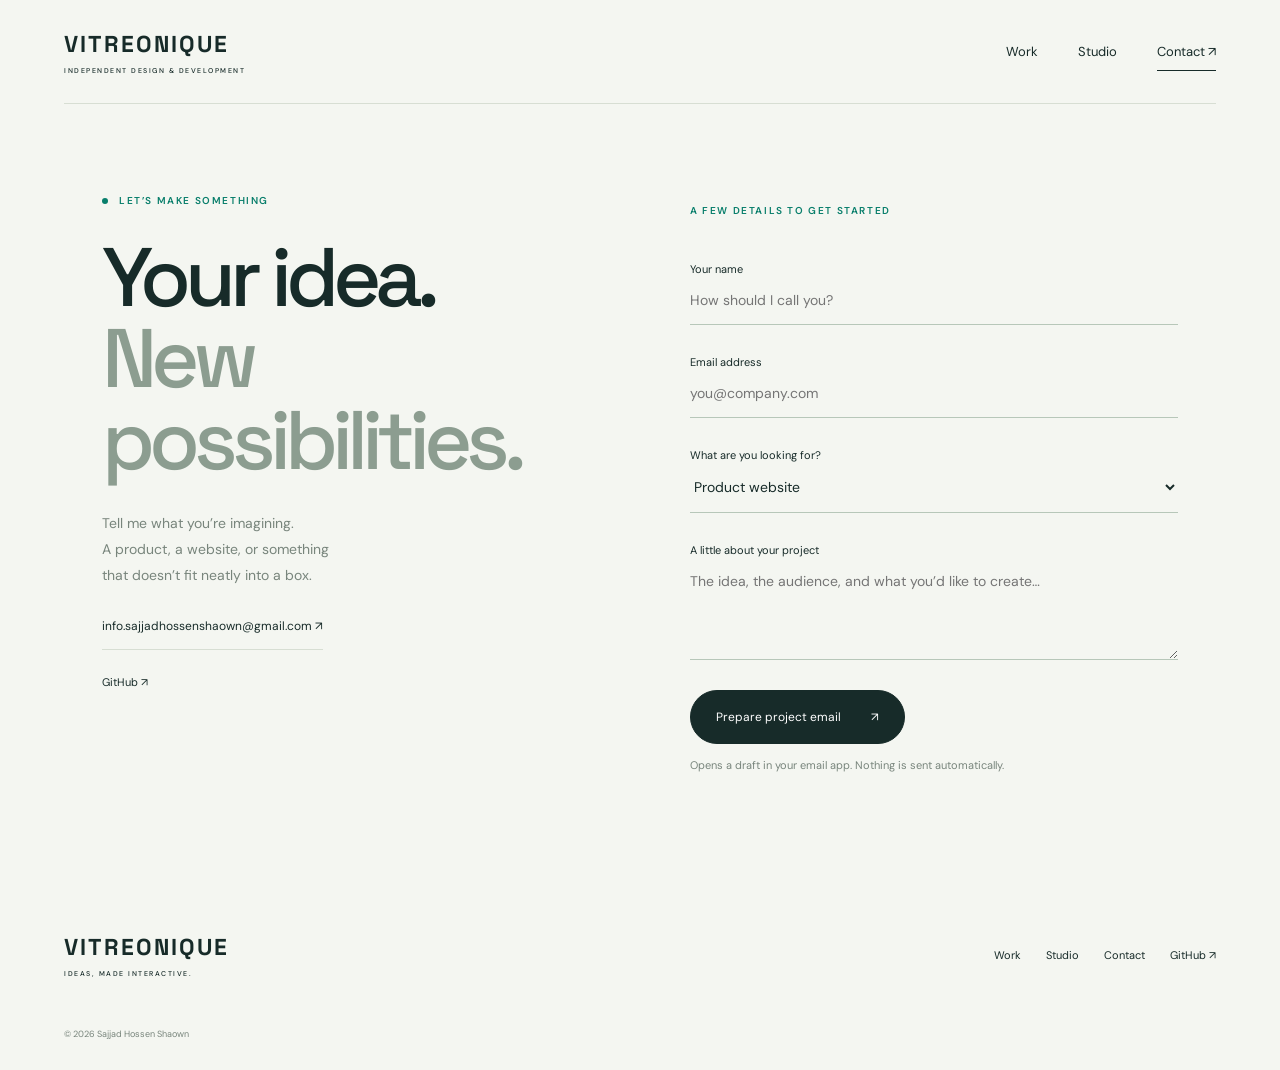
==== site/contact.html @ 18070ed5 "Build Vitreonique interactive 3D portfolio" ====
<!doctype html><html lang="en"><head><meta charset="utf-8"><meta name="viewport" content="width=device-width,initial-scale=1"><title>Start a conversation — Sajjad Hossen Shaown</title><meta name="description" content="Independent design and development portfolio. Explore Vitreonique GX-8, an interactive 3D product concept, and the thinking behind it."><meta name="theme-color" content="#172b29"><link rel="stylesheet" href="portfolio.css"></head><body><header class="site-nav"><a class="wordmark" href="index.html">VITREONIQUE<span>INDEPENDENT DESIGN & DEVELOPMENT</span></a><nav aria-label="Main navigation"><a class="" href="work.html">Work</a><a class="" href="studio.html">Studio</a><a class="current" href="contact.html">Contact <span>↗</span></a></nav></header><main><section class="section contact-layout"><div><div class="kicker"><i></i> LET’S MAKE SOMETHING</div><h1>Your idea.<br><em>New<br>possibilities.</em></h1><p>Tell me what you’re imagining.<br>A product, a website, or something<br>that doesn’t fit neatly into a box.</p><a class="contact-email" href="mailto:info.sajjadhossenshaown@gmail.com">info.sajjadhossenshaown@gmail.com ↗</a><div class="contact-social"><a href="https://github.com/shshaown" target="_blank" rel="noopener">GitHub ↗</a></div></div><form id="contact-form"><div class="kicker">A FEW DETAILS TO GET STARTED</div><label>Your name<input name="name" autocomplete="name" required placeholder="How should I call you?"></label><label>Email address<input type="email" name="email" autocomplete="email" required placeholder="you@company.com"></label><label>What are you looking for?<select name="type"><option>Product website</option><option>Interactive 3D</option><option>Creative development</option><option>Portfolio website</option><option>Something else</option></select></label><label>A little about your project<textarea name="message" rows="4" required placeholder="The idea, the audience, and what you’d like to create…"></textarea></label><button class="button dark" type="submit">Prepare project email <span>↗</span></button><p class="form-help">Opens a draft in your email app. Nothing is sent automatically.</p><p id="form-status" role="status"></p><button type="button" id="copy-brief" hidden>Copy brief instead</button></form></section></main><footer><a class="wordmark" href="index.html">VITREONIQUE<span>IDEAS, MADE INTERACTIVE.</span></a><div><a href="work.html">Work</a><a href="studio.html">Studio</a><a href="contact.html">Contact</a><a href="https://github.com/shshaown" target="_blank" rel="noopener">GitHub ↗</a></div><small>© 2026 Sajjad Hossen Shaown</small></footer><script src="portfolio.js" defer></script></body></html>
---- site/portfolio.css ----
@import url('https://fonts.googleapis.com/css2?family=DM+Sans:wght@400;500;600;700&family=Space+Grotesk:wght@400;500;600;700&display=swap');
:root{--paper:#f4f6f1;--ink:#172b29;--muted:#78857c;--line:#d7ded3;--mint:#b8dbc8;--green:#087e6b}*{box-sizing:border-box}html{scroll-behavior:smooth}body{margin:0;background:var(--paper);color:var(--ink);font-family:'DM Sans',sans-serif}a{color:inherit;text-decoration:none}button,input,select,textarea{font:inherit}a:focus-visible,button:focus-visible,input:focus-visible,select:focus-visible,textarea:focus-visible{outline:3px solid #159b81;outline-offset:5px}button,a,input,select,textarea{-webkit-tap-highlight-color:transparent}p{font-size:16px;line-height:1.85;color:var(--muted)}h1,h2,h3{font-family:'Space Grotesk',sans-serif;font-weight:500}h1{font-size:clamp(60px,7.6vw,116px);line-height:.98;letter-spacing:-6px;margin:30px 0}h1 em{font-style:normal;color:#8c9d90}h2{font-size:clamp(34px,4.3vw,64px);line-height:1.08;letter-spacing:-2.5px;margin:25px 0}h3{font-size:23px;letter-spacing:-.7px}.site-nav{height:104px;margin:0 5%;border-bottom:1px solid var(--line);display:flex;align-items:center;justify-content:space-between}.wordmark{font:700 27px 'Space Grotesk',sans-serif;letter-spacing:4px}.wordmark span{display:block;font:500 7px 'DM Sans',sans-serif;letter-spacing:1.5px;margin-top:7px}.site-nav nav{display:flex;gap:40px;font-size:13px}.site-nav nav a{padding:10px 0}.site-nav nav .current{border-bottom:1px solid var(--ink)}.site-nav nav a:hover{color:var(--green)}.kicker,.tag,.section-top>span,.hero-bottom,.object-caption>span,.object-caption>small{font-size:10px;font-weight:600;letter-spacing:1.6px}.kicker{color:var(--green)}.kicker i{display:inline-block;width:6px;height:6px;border-radius:50%;background:var(--green);margin-right:7px}.home-hero{min-height:760px;height:calc(100svh - 104px);position:relative;display:grid;grid-template-columns:43% 57%;padding:55px 5% 90px}.hero-copy{position:relative;z-index:2;pointer-events:none}.hero-copy a{pointer-events:auto}.hero-copy h1{font-size:clamp(58px,6.2vw,94px);letter-spacing:-4.5px}.hero-copy p{font-size:13px}.button{display:inline-flex;padding:18px 25px;border:1px solid var(--line);border-radius:40px;gap:30px;align-items:center;font-size:12px;cursor:pointer;transition:background .2s,transform .2s}.button:hover{transform:translateY(-3px)}.dark{background:var(--ink);color:white;border-color:var(--ink)}.dark:hover{background:#2f4e42}.hero-copy .button{margin-top:15px}.hero-object{position:absolute;top:0;bottom:80px;left:36%;right:0;overflow:hidden}.hero-object iframe{width:100%;height:100%;border:0}.object-caption{position:absolute;bottom:15px;left:30%;display:flex;flex-direction:column;gap:10px}.object-caption>a{font:500 27px 'Space Grotesk',sans-serif;letter-spacing:-1px}.object-caption>small{font-size:8px;color:var(--muted)}.hero-bottom{position:absolute;bottom:25px;left:5%;right:5%;border-top:1px solid var(--line);padding-top:20px;display:flex;justify-content:space-between;font-size:8px;color:var(--muted)}.section{padding:90px 8%}.section-top{display:flex;justify-content:space-between;align-items:center;margin-bottom:38px}.section-top>span{font-size:8px;color:var(--muted)}.project-feature{display:grid;grid-template-columns:1.5fr 1fr;gap:65px;align-items:center}.project-art{position:relative;background:var(--ink);aspect-ratio:1.25;overflow:hidden;display:flex;align-items:center;justify-content:center;color:var(--mint)}.art-gx{font:500 clamp(70px,8vw,125px) 'Space Grotesk',sans-serif;letter-spacing:-8px;z-index:1}.art-small{position:absolute;bottom:35px;left:35px;font-size:8px;letter-spacing:3px}.orbit{position:absolute;border:1px solid #7cad9155;width:80%;height:80%;border-radius:50%;transform:rotate(-30deg)}.o2{width:55%;height:100%;transform:rotate(35deg)}.o3{width:110%;height:40%;transform:rotate(-35deg)}.project-arrow{position:absolute;right:30px;bottom:30px;border:1px solid #85a08e;border-radius:50%;width:42px;height:42px;display:grid;place-items:center}.project-feature:hover .project-arrow{background:var(--mint);color:var(--ink)}.tag{font-size:8px;color:var(--green)}.project-summary h2{font-size:45px}.project-summary p{font-size:14px}.text-link{display:inline-block;border-bottom:1px solid #96a99b;padding:10px 0;font-size:12px}.statement{background:#e6ece2}.statement h2{font-size:clamp(35px,4.6vw,70px)}.statement h2 span{color:#83958a}.service-row{display:grid;grid-template-columns:repeat(3,1fr);gap:55px;margin-top:65px}.service-row article{border-top:1px solid #bacabd;padding-top:25px}.service-row b{font-size:10px;color:var(--green)}.service-row p{font-size:13px}.cta{background:var(--ink);color:#f2f5ea;padding:85px 8%;position:relative}.cta .kicker{color:var(--mint)}.cta h2{font-size:clamp(40px,5.5vw,80px);max-width:75%}.cta .text-link{color:var(--mint)}.round-link{position:absolute;right:10%;top:40%;border:1px solid #93b3a1;border-radius:50%;height:95px;width:95px;font-size:40px;display:grid;place-items:center}.round-link:hover{background:var(--mint);color:var(--ink)}footer{padding:55px 5% 30px;display:flex;align-items:center;justify-content:space-between;gap:25px;flex-wrap:wrap}footer>div{display:flex;gap:25px;font-size:11px}footer small{flex-basis:100%;font-size:9px;color:var(--muted);margin-top:25px}.page-intro{padding-bottom:50px}.page-intro p{font-size:15px}.work-grid{display:grid;grid-template-columns:1.7fr 1fr;gap:80px;padding-top:35px}.work-preview{position:relative;aspect-ratio:1.2;background:#e6ece2;overflow:hidden}.work-preview iframe{width:100%;height:100%;border:0;pointer-events:none}.preview-link{position:absolute;bottom:25px;left:25px;font-size:9px;letter-spacing:1px;background:var(--ink);color:white;border-radius:25px;padding:13px 20px}.work-title{display:flex;justify-content:space-between;align-items:center}.work-title h2{font-size:31px;letter-spacing:-1px;margin-bottom:5px}.work-title span{font-size:9px}.work-card>p{font-size:13px}.tags{display:flex;flex-wrap:wrap;gap:5px}.tags span{font-size:9px;padding:7px 10px;border:1px solid var(--line);border-radius:20px}.work-note{padding-top:65px}.work-note h2{font-size:38px}.work-note p{font-size:14px}.case-intro{padding-bottom:55px}.backlink{display:inline-block}.case-title{display:flex;justify-content:space-between;align-items:end}.case-title h1{margin-bottom:0}.case-title>div{padding-bottom:10px}.case-title p{font-size:18px}.case-stage{height:600px;position:relative;border-top:1px solid var(--line);border-bottom:1px solid var(--line)}.case-stage iframe{width:100%;height:100%;border:0}.case-stage>span{position:absolute;bottom:20px;left:8%;font-size:9px;letter-spacing:1px;pointer-events:none}.project-meta{display:grid;grid-template-columns:repeat(4,1fr);gap:20px;padding-top:35px;padding-bottom:35px;border-bottom:1px solid var(--line)}.project-meta span{display:block;font-size:8px;letter-spacing:1px;color:var(--muted);margin-bottom:10px}.project-meta b{font-size:12px;font-weight:500}.split{display:grid;grid-template-columns:1fr 2fr;gap:50px}.split h2{margin-top:0;font-size:44px}.split p{font-size:15px}.note{border-left:2px solid #b3cfbd;padding-left:20px;font-size:12px!important}.dark-section{background:var(--ink);color:var(--paper)}.dark-section .kicker{color:var(--mint)}.feature-list{display:grid;grid-template-columns:repeat(2,1fr);gap:50px 80px;margin-top:55px}.feature-list article{border-top:1px solid #496055;padding-top:25px}.feature-list span{font-size:9px;letter-spacing:1px;color:var(--mint)}.feature-list p{color:#9fb4a7;font-size:14px;max-width:370px}.process article{margin-bottom:35px;padding-bottom:25px;border-bottom:1px solid var(--line)}.process span{font-size:9px;letter-spacing:1px;color:var(--green)}.process h3{margin:12px 0}.process p{font-size:14px}.final-project{background:#e6ece2}.big-links a{display:flex;justify-content:space-between;align-items:center;padding:22px 0;border-bottom:1px solid var(--line);font:500 24px 'Space Grotesk',sans-serif;letter-spacing:-.8px}.contact-layout{display:grid;grid-template-columns:1fr 1fr;gap:100px}.contact-layout h1{font-size:83px}.contact-layout p{font-size:14px}.contact-email{display:inline-block;font-size:12px;border-bottom:1px solid var(--line);padding:15px 0;overflow-wrap:anywhere}.contact-social{display:flex;gap:25px;font-size:11px;margin-top:25px}form{padding-top:10px}label{display:block;font-size:11px;margin-top:30px}input,select,textarea{display:block;width:100%;border:0;border-bottom:1px solid #b7c7b9;border-radius:0;background:transparent;color:var(--ink);padding:15px 0;font-size:14px;outline-offset:4px}textarea{resize:vertical}form .button{margin-top:30px}form .form-help{font-size:11px;color:var(--muted)}#form-status{font-size:12px;color:var(--green)}#copy-brief{padding:12px 20px;border:1px solid var(--line);border-radius:20px;cursor:pointer;background:white}.contact-layout form .kicker{margin-bottom:45px}@media(min-width:1600px){main{max-width:1800px;margin:auto}}@media(max-width:900px){.section{padding:65px 6%}.home-hero{min-height:710px}.hero-copy h1{font-size:68px}.hero-object{left:30%}.project-feature{gap:35px}.project-summary h2{font-size:34px}.service-row{gap:30px}.work-grid{gap:35px}.contact-layout{gap:40px}.contact-layout h1{font-size:65px}.split{gap:30px}.split h2{font-size:35px}}@media(max-width:600px){.site-nav{height:85px}.wordmark{font-size:21px}.wordmark span{font-size:5px}.site-nav nav{gap:17px;font-size:11px}.home-hero{height:auto;min-height:1100px;display:block;padding-top:35px}.hero-copy h1{font-size:68px}.hero-copy p{font-size:13px}.hero-object{top:450px;bottom:90px;left:0;right:0}.object-caption{left:8%;bottom:5px}.hero-bottom{font-size:6px;gap:15px;line-height:1.6}.hero-bottom>span{max-width:170px}.section{padding:55px 6%}.section-top>span{display:none}.project-feature,.service-row,.work-grid,.split,.contact-layout{grid-template-columns:1fr;gap:30px}.project-summary h2{font-size:36px}.project-summary{padding-bottom:10px}.statement h2{font-size:35px;letter-spacing:-1.5px}.service-row{margin-top:40px;gap:20px}.cta{padding:55px 6%}.cta h2{font-size:40px;letter-spacing:-1.5px}.round-link{width:52px;height:52px;font-size:26px;right:6%;top:43%}.cta .text-link{font-size:10px}footer{padding-top:35px}footer>div{gap:15px;font-size:10px}h1{font-size:65px;letter-spacing:-3.5px}.page-intro p{font-size:13px}.work-grid{padding-top:0}.work-note{padding-top:10px}.case-title{display:block}.case-title>div{margin-top:30px}.case-title p{font-size:16px}.case-stage{height:450px}.project-meta{grid-template-columns:1fr 1fr;gap:25px}.split h2{font-size:34px;letter-spacing:-1.5px}.split p{font-size:14px}.feature-list{grid-template-columns:1fr;gap:25px}.feature-list h3{margin:15px 0}.feature-list p{max-width:none}.big-links a{font-size:21px}.contact-layout h1{font-size:70px}.contact-layout form{padding-top:35px}.contact-layout form .kicker{margin-bottom:20px}.project-art{aspect-ratio:1.3}.art-gx{font-size:90px}footer small{margin-top:5px}}
@media(prefers-reduced-motion:reduce){html{scroll-behavior:auto}*{transition:none!important}}

.wordmark{font-size:23px;letter-spacing:2px}@media(max-width:600px){.wordmark{font-size:17px;letter-spacing:1px}.wordmark span{font-size:5px;letter-spacing:.7px}}
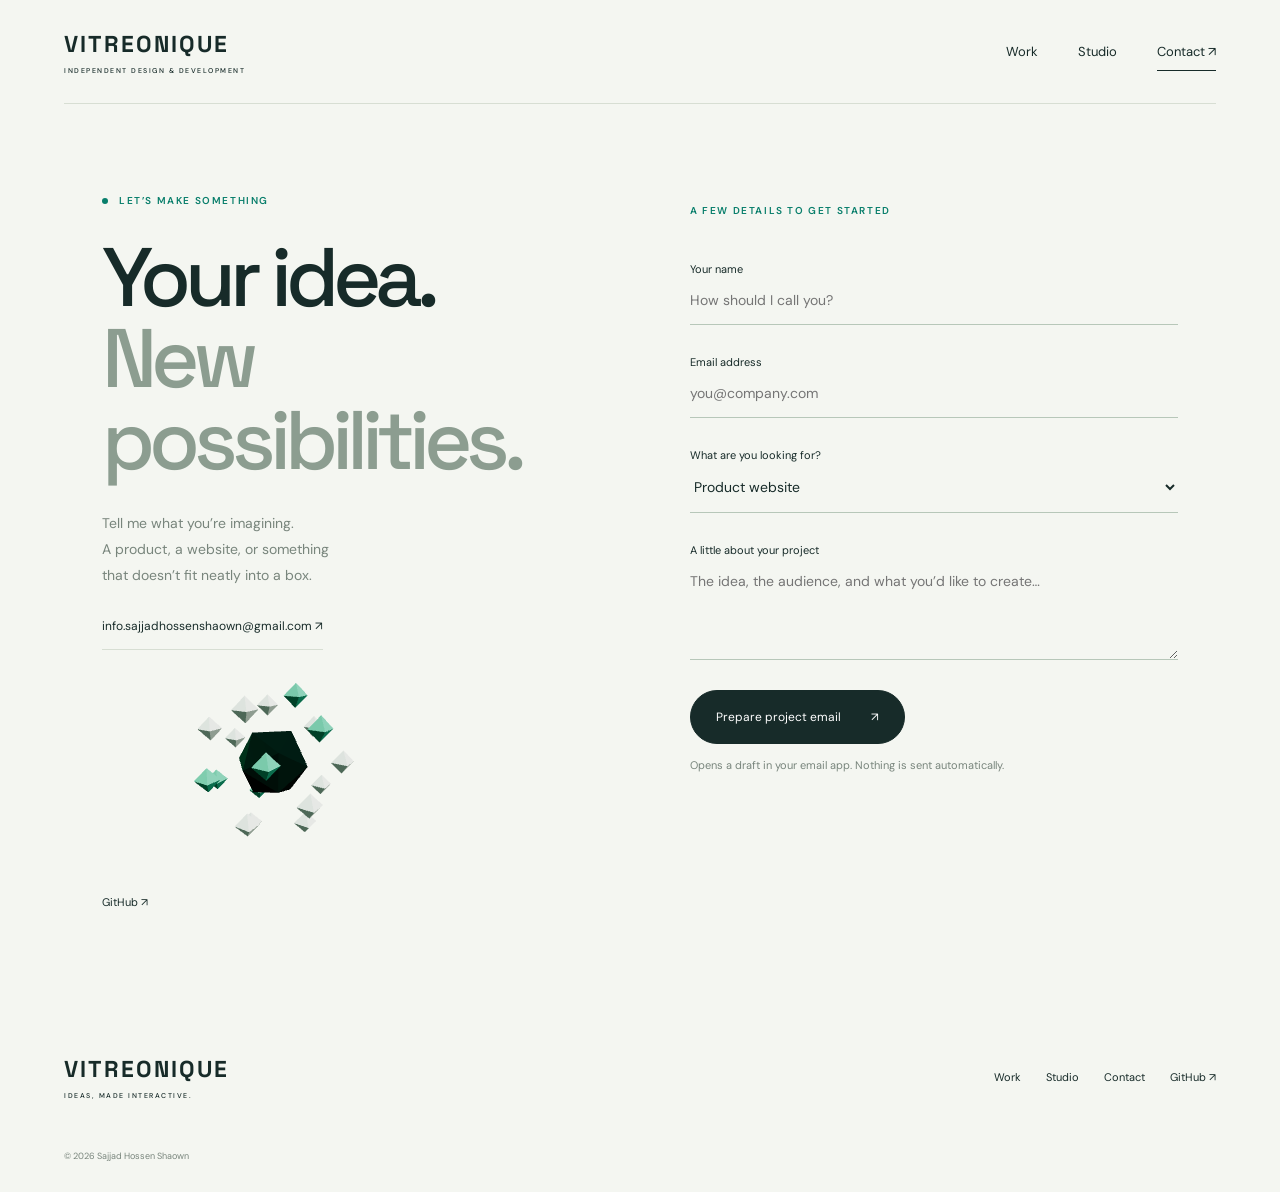
==== commit 7068027d: "Add animated 3D studies across portfolio pages" ====
--- a/site/contact.html
+++ b/site/contact.html
@@ -1 +1 @@
-<!doctype html><html lang="en"><head><meta charset="utf-8"><meta name="viewport" content="width=device-width,initial-scale=1"><title>Start a conversation — Sajjad Hossen Shaown</title><meta name="description" content="Independent design and development portfolio. Explore Vitreonique GX-8, an interactive 3D product concept, and the thinking behind it."><meta name="theme-color" content="#172b29"><link rel="stylesheet" href="portfolio.css"></head><body><header class="site-nav"><a class="wordmark" href="index.html">VITREONIQUE<span>INDEPENDENT DESIGN & DEVELOPMENT</span></a><nav aria-label="Main navigation"><a class="" href="work.html">Work</a><a class="" href="studio.html">Studio</a><a class="current" href="contact.html">Contact <span>↗</span></a></nav></header><main><section class="section contact-layout"><div><div class="kicker"><i></i> LET’S MAKE SOMETHING</div><h1>Your idea.<br><em>New<br>possibilities.</em></h1><p>Tell me what you’re imagining.<br>A product, a website, or something<br>that doesn’t fit neatly into a box.</p><a class="contact-email" href="mailto:info.sajjadhossenshaown@gmail.com">info.sajjadhossenshaown@gmail.com ↗</a><div class="contact-social"><a href="https://github.com/shshaown" target="_blank" rel="noopener">GitHub ↗</a></div></div><form id="contact-form"><div class="kicker">A FEW DETAILS TO GET STARTED</div><label>Your name<input name="name" autocomplete="name" required placeholder="How should I call you?"></label><label>Email address<input type="email" name="email" autocomplete="email" required placeholder="you@company.com"></label><label>What are you looking for?<select name="type"><option>Product website</option><option>Interactive 3D</option><option>Creative development</option><option>Portfolio website</option><option>Something else</option></select></label><label>A little about your project<textarea name="message" rows="4" required placeholder="The idea, the audience, and what you’d like to create…"></textarea></label><button class="button dark" type="submit">Prepare project email <span>↗</span></button><p class="form-help">Opens a draft in your email app. Nothing is sent automatically.</p><p id="form-status" role="status"></p><button type="button" id="copy-brief" hidden>Copy brief instead</button></form></section></main><footer><a class="wordmark" href="index.html">VITREONIQUE<span>IDEAS, MADE INTERACTIVE.</span></a><div><a href="work.html">Work</a><a href="studio.html">Studio</a><a href="contact.html">Contact</a><a href="https://github.com/shshaown" target="_blank" rel="noopener">GitHub ↗</a></div><small>© 2026 Sajjad Hossen Shaown</small></footer><script src="portfolio.js" defer></script></body></html>+<!doctype html><html lang="en"><head><meta charset="utf-8"><meta name="viewport" content="width=device-width,initial-scale=1"><title>Start a conversation — Sajjad Hossen Shaown</title><meta name="description" content="Independent design and development portfolio. Explore Vitreonique GX-8, an interactive 3D product concept, and the thinking behind it."><meta name="theme-color" content="#172b29"><link rel="stylesheet" href="portfolio.css"></head><body><header class="site-nav"><a class="wordmark" href="index.html">VITREONIQUE<span>INDEPENDENT DESIGN & DEVELOPMENT</span></a><nav aria-label="Main navigation"><a class="" href="work.html">Work</a><a class="" href="studio.html">Studio</a><a class="current" href="contact.html">Contact <span>↗</span></a></nav></header><main><section class="section contact-layout"><div><div class="kicker"><i></i> LET’S MAKE SOMETHING</div><h1>Your idea.<br><em>New<br>possibilities.</em></h1><p>Tell me what you’re imagining.<br>A product, a website, or something<br>that doesn’t fit neatly into a box.</p><a class="contact-email" href="mailto:info.sajjadhossenshaown@gmail.com">info.sajjadhossenshaown@gmail.com ↗</a><div class="sculpture contact-sculpture" data-sculpture="burst" role="img" aria-label="Animated geometric constellation"></div><div class="contact-social"><a href="https://github.com/shshaown" target="_blank" rel="noopener">GitHub ↗</a></div></div><form id="contact-form"><div class="kicker">A FEW DETAILS TO GET STARTED</div><label>Your name<input name="name" autocomplete="name" required placeholder="How should I call you?"></label><label>Email address<input type="email" name="email" autocomplete="email" required placeholder="you@company.com"></label><label>What are you looking for?<select name="type"><option>Product website</option><option>Interactive 3D</option><option>Creative development</option><option>Portfolio website</option><option>Something else</option></select></label><label>A little about your project<textarea name="message" rows="4" required placeholder="The idea, the audience, and what you’d like to create…"></textarea></label><button class="button dark" type="submit">Prepare project email <span>↗</span></button><p class="form-help">Opens a draft in your email app. Nothing is sent automatically.</p><p id="form-status" role="status"></p><button type="button" id="copy-brief" hidden>Copy brief instead</button></form></section></main><footer><a class="wordmark" href="index.html">VITREONIQUE<span>IDEAS, MADE INTERACTIVE.</span></a><div><a href="work.html">Work</a><a href="studio.html">Studio</a><a href="contact.html">Contact</a><a href="https://github.com/shshaown" target="_blank" rel="noopener">GitHub ↗</a></div><small>© 2026 Sajjad Hossen Shaown</small></footer><script src="portfolio.js" defer></script><script type="module" src="sculptures.js"></script></body></html>
--- a/site/portfolio.css
+++ b/site/portfolio.css
@@ -3,3 +3,5 @@
 @media(prefers-reduced-motion:reduce){html{scroll-behavior:auto}*{transition:none!important}}
 
 .wordmark{font-size:23px;letter-spacing:2px}@media(max-width:600px){.wordmark{font-size:17px;letter-spacing:1px}.wordmark span{font-size:5px;letter-spacing:.7px}}
+@media(max-width:600px){.contact-layout h1{font-size:60px}.contact-layout>*{min-width:0}.contact-email{max-width:100%}}
+.dimension-section{background:#e7eee4}.dimension-copy{display:flex;flex-wrap:wrap;gap:0 70px;align-items:center}.dimension-copy>.kicker{width:100%}.dimension-copy h2{flex:1}.dimension-copy p{flex:1;max-width:410px;font-size:14px}.sculpture-grid{display:grid;grid-template-columns:repeat(3,1fr);gap:25px;margin-top:35px}.sculpture-grid article{border-top:1px solid #bbcdbd}.sculpture{height:300px;position:relative;overflow:hidden}.sculpture canvas{width:100%;height:100%;display:block}.sculpture-grid span{font-size:9px;color:var(--green);letter-spacing:1.6px}.sculpture-grid h3{font-size:22px}.studio-sculpture-band{background:#e5eee4;display:grid;grid-template-columns:1fr 1fr;align-items:center;padding:30px 8%;gap:50px}.studio-sculpture-band .sculpture{height:450px}.studio-sculpture-band p{font-size:14px}.contact-sculpture{height:210px;max-width:340px;margin-top:10px}.reveal{opacity:0;transform:translateY(25px);transition:opacity .8s var(--delay,0ms),transform .8s var(--delay,0ms)}.reveal.revealed{opacity:1;transform:translateY(0)}.project-art .orbit{animation:orbit-drift 18s linear infinite}.project-art .o2{animation-duration:25s;animation-direction:reverse}.project-art .o3{animation-duration:32s}.project-arrow,.round-link{transition:transform .3s,background .3s}.project-feature:hover .project-arrow,.round-link:hover{transform:rotate(45deg)}.hero-copy{animation:enter-page .9s ease-out}.work-preview iframe{transition:transform .7s}.work-card:hover iframe{transform:scale(1.04)}.no-webgl:after{content:'◈';font-size:130px;color:var(--green);display:grid;place-items:center;height:100%}@keyframes orbit-drift{to{transform:rotate(330deg)}}@keyframes enter-page{from{opacity:0;transform:translateY(18px)}to{opacity:1;transform:translateY(0)}}@media(max-width:600px){.dimension-copy{display:block}.sculpture-grid{grid-template-columns:1fr}.sculpture{height:280px}.studio-sculpture-band{grid-template-columns:1fr;gap:0;padding:25px 6% 45px}.studio-sculpture-band .sculpture{height:300px}.studio-sculpture-band h2{font-size:36px}.contact-sculpture{height:180px}}@media(prefers-reduced-motion:reduce){*{animation:none!important}.reveal{opacity:1;transform:none}}
